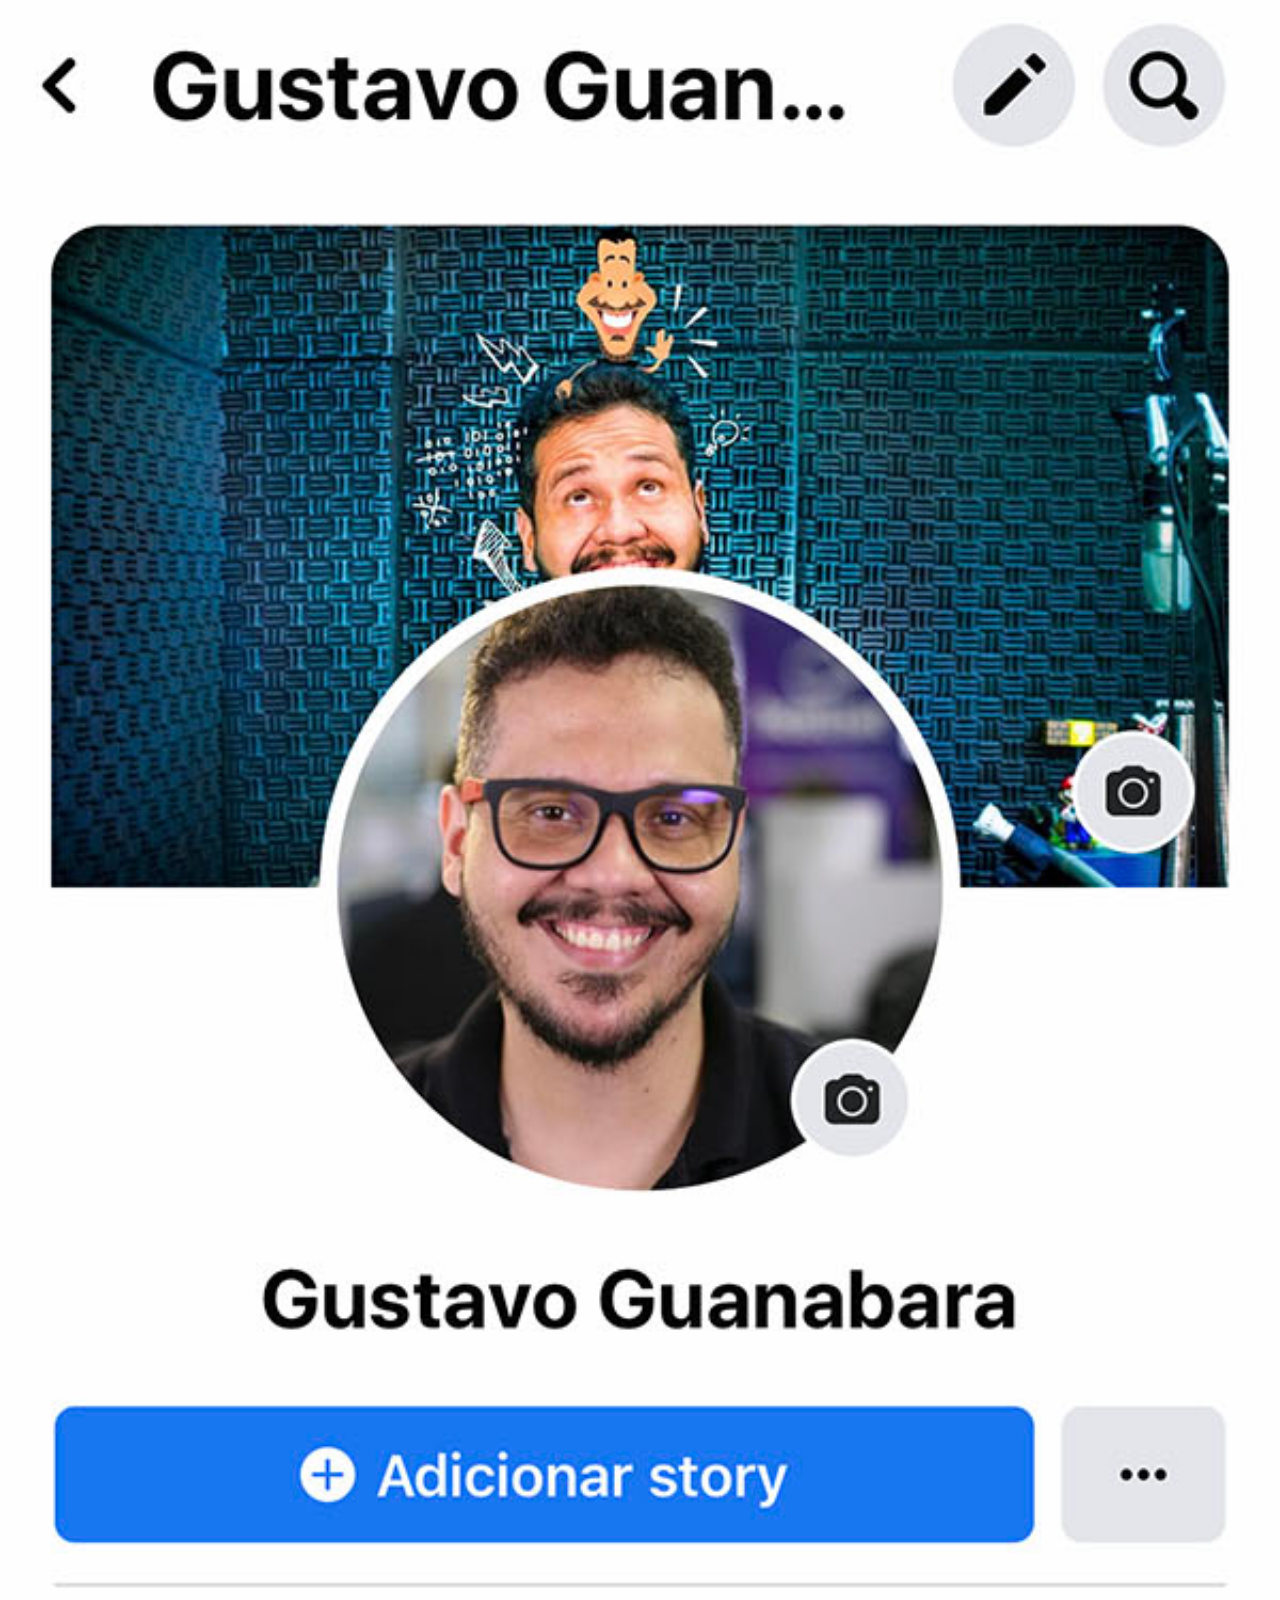
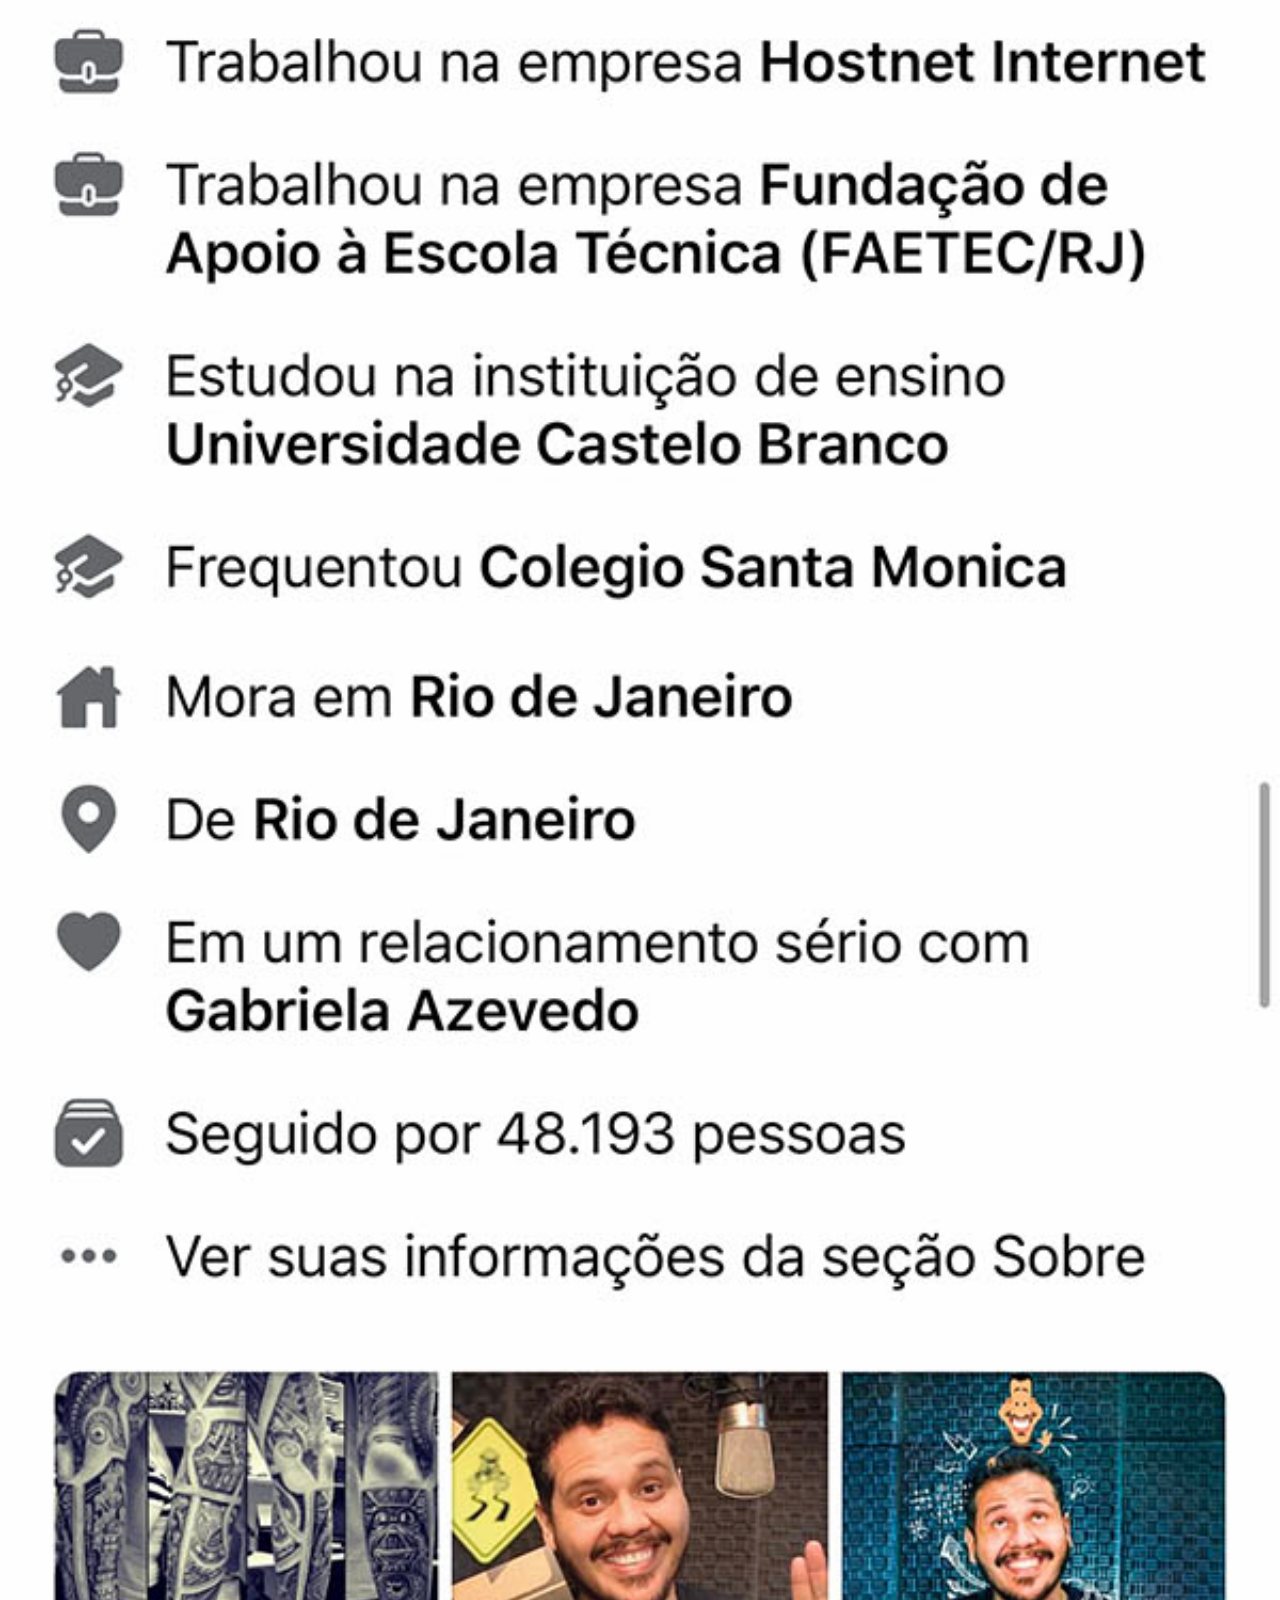
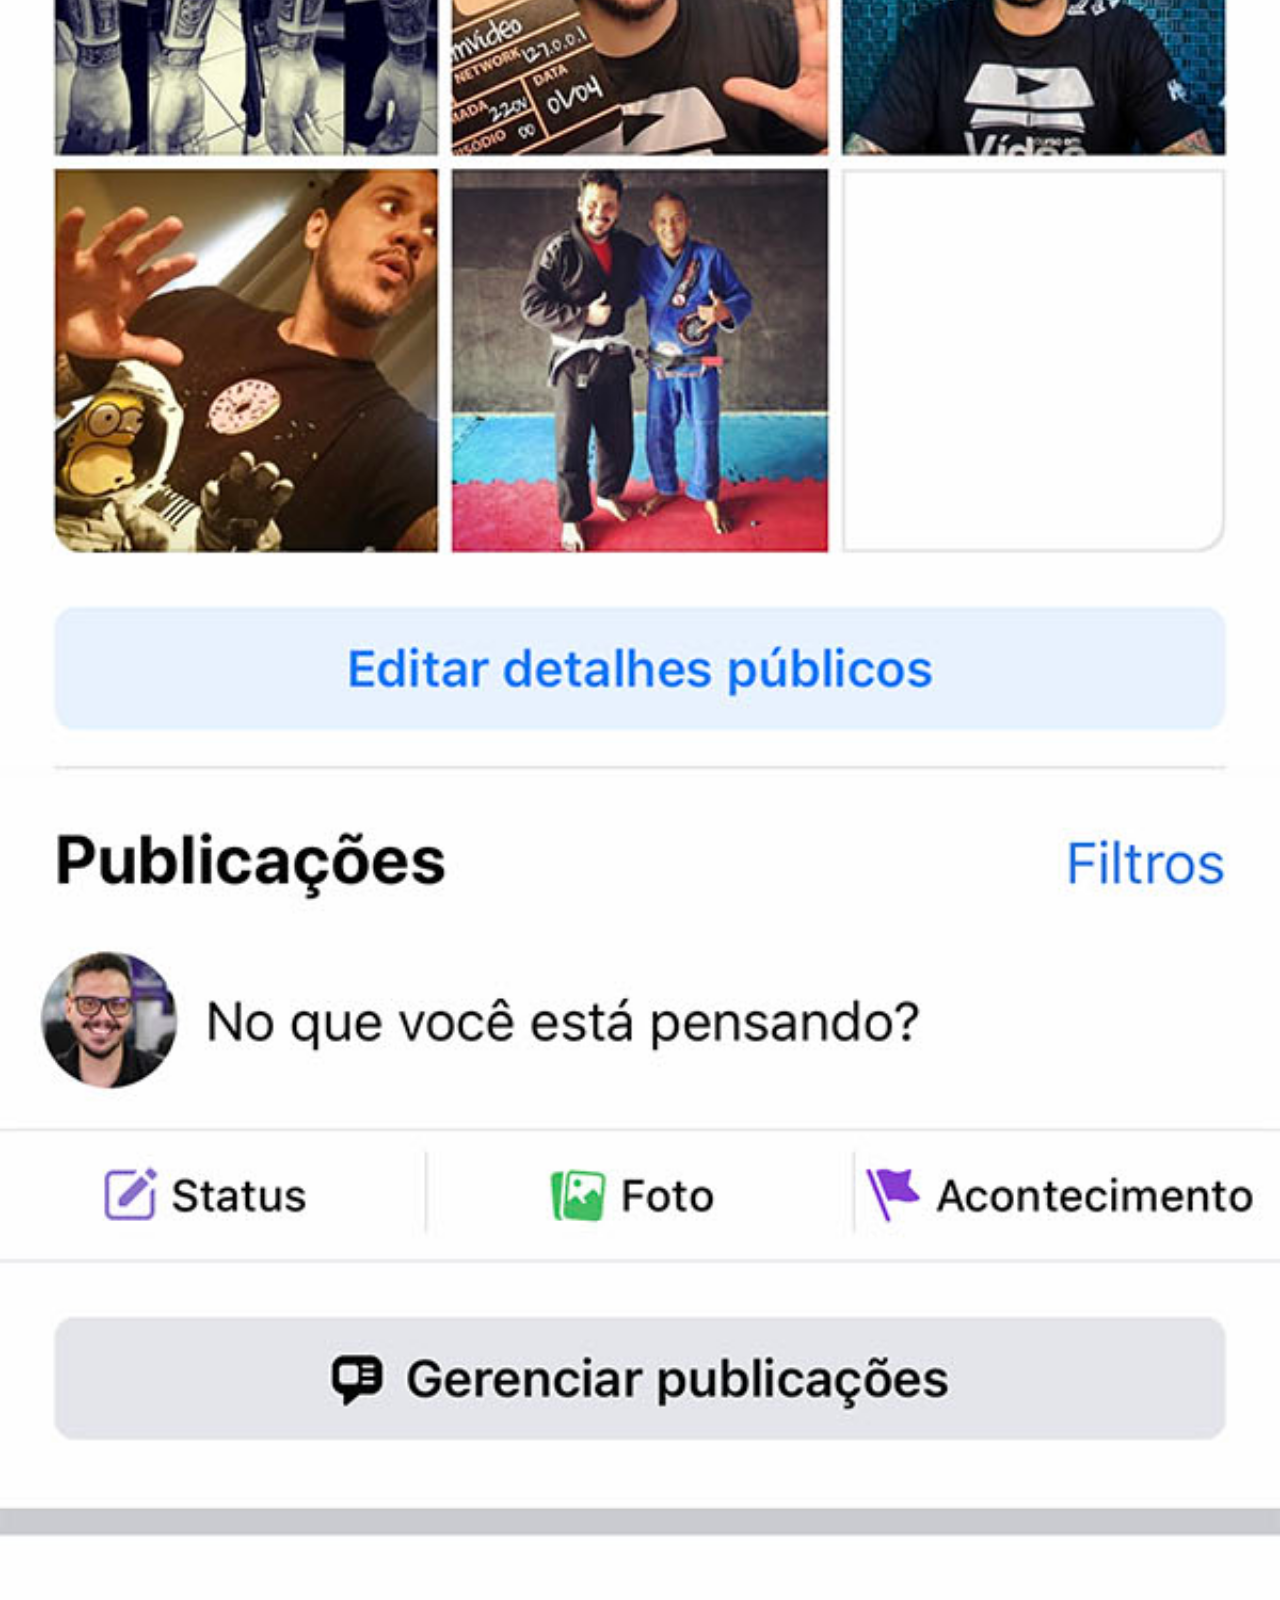
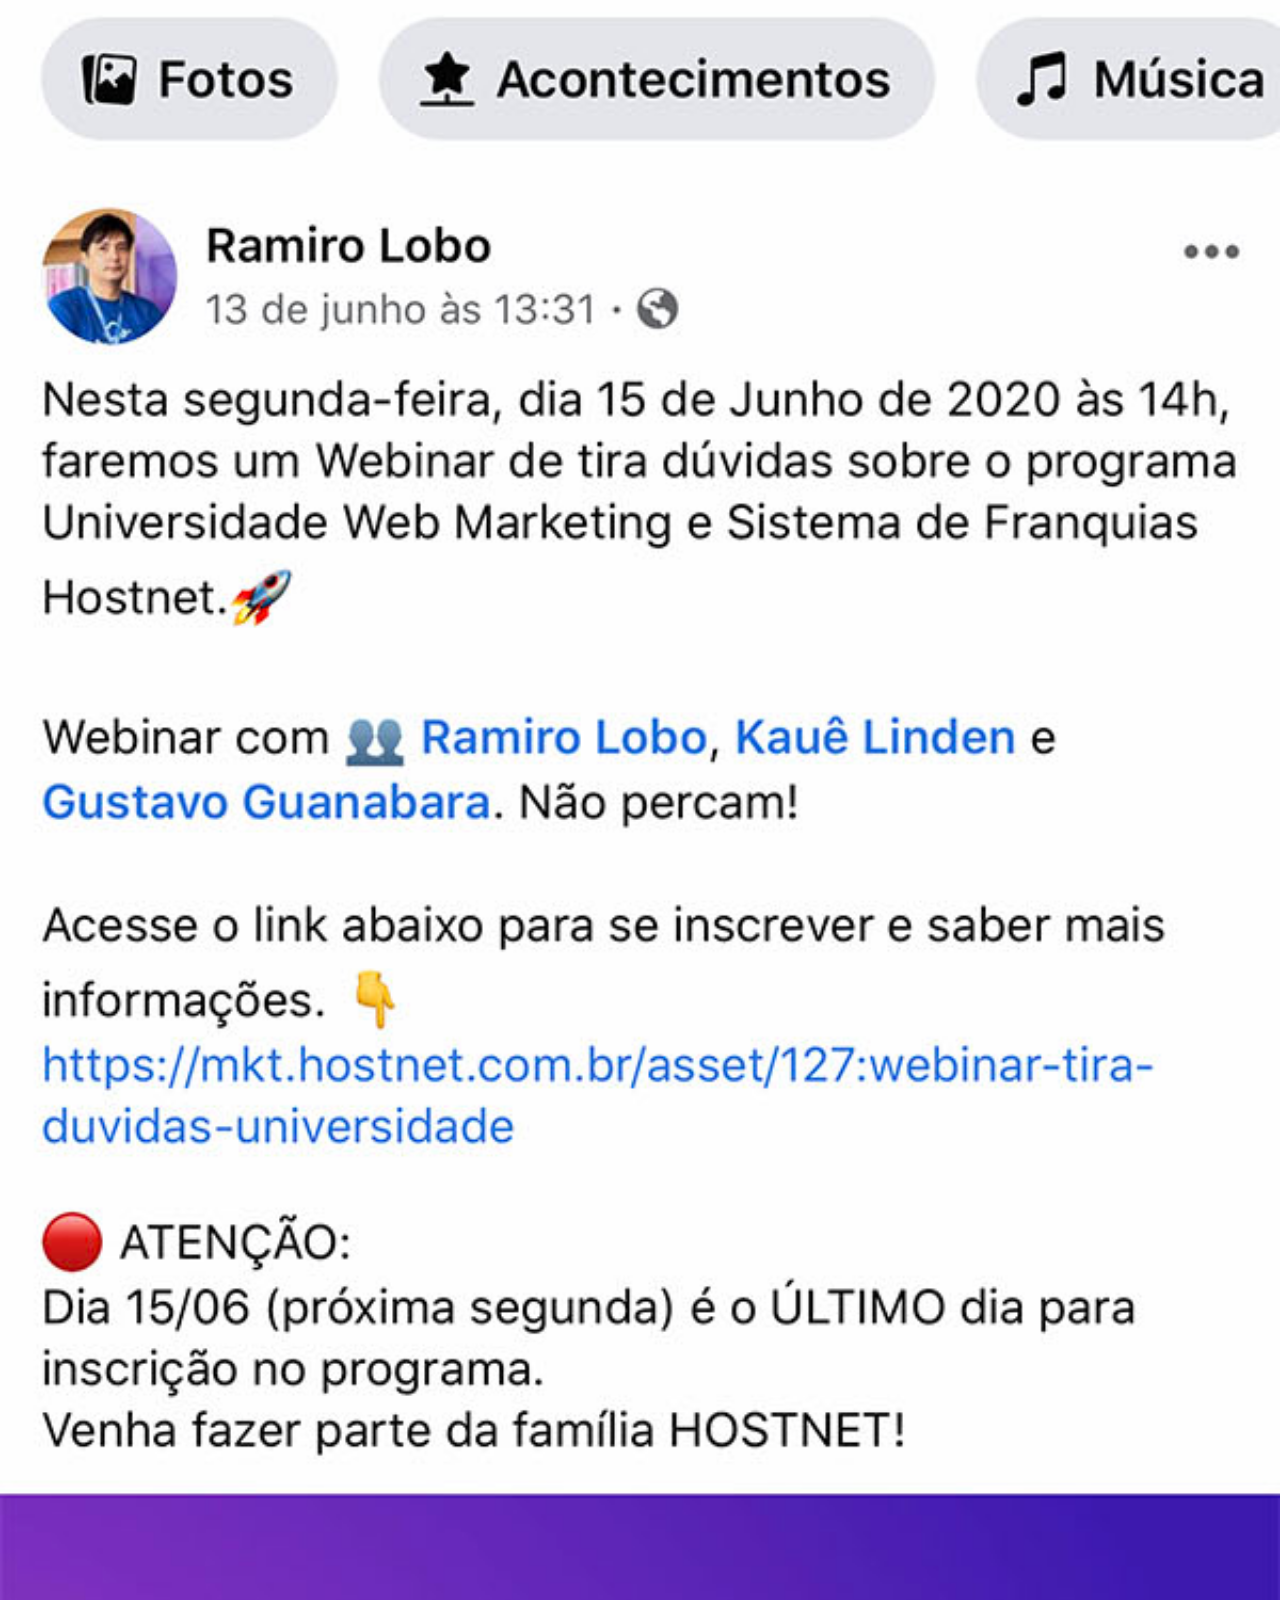
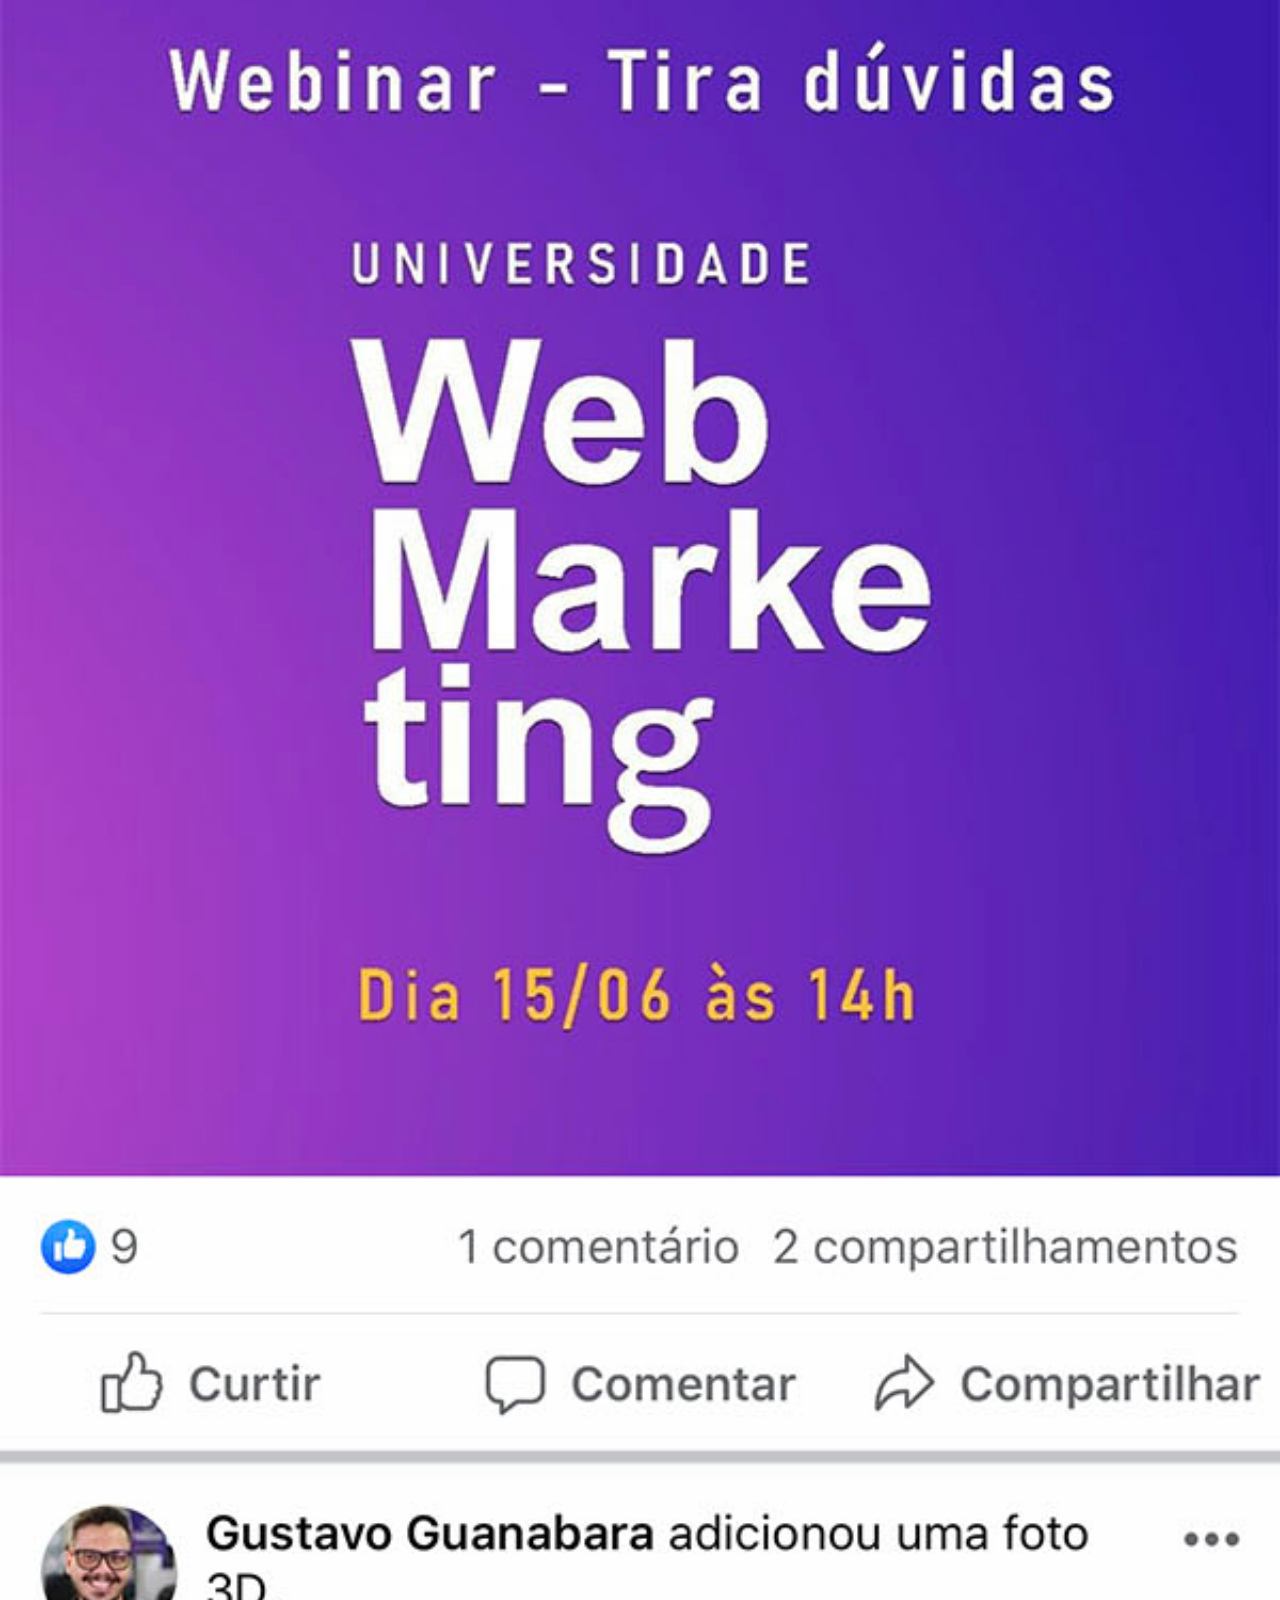
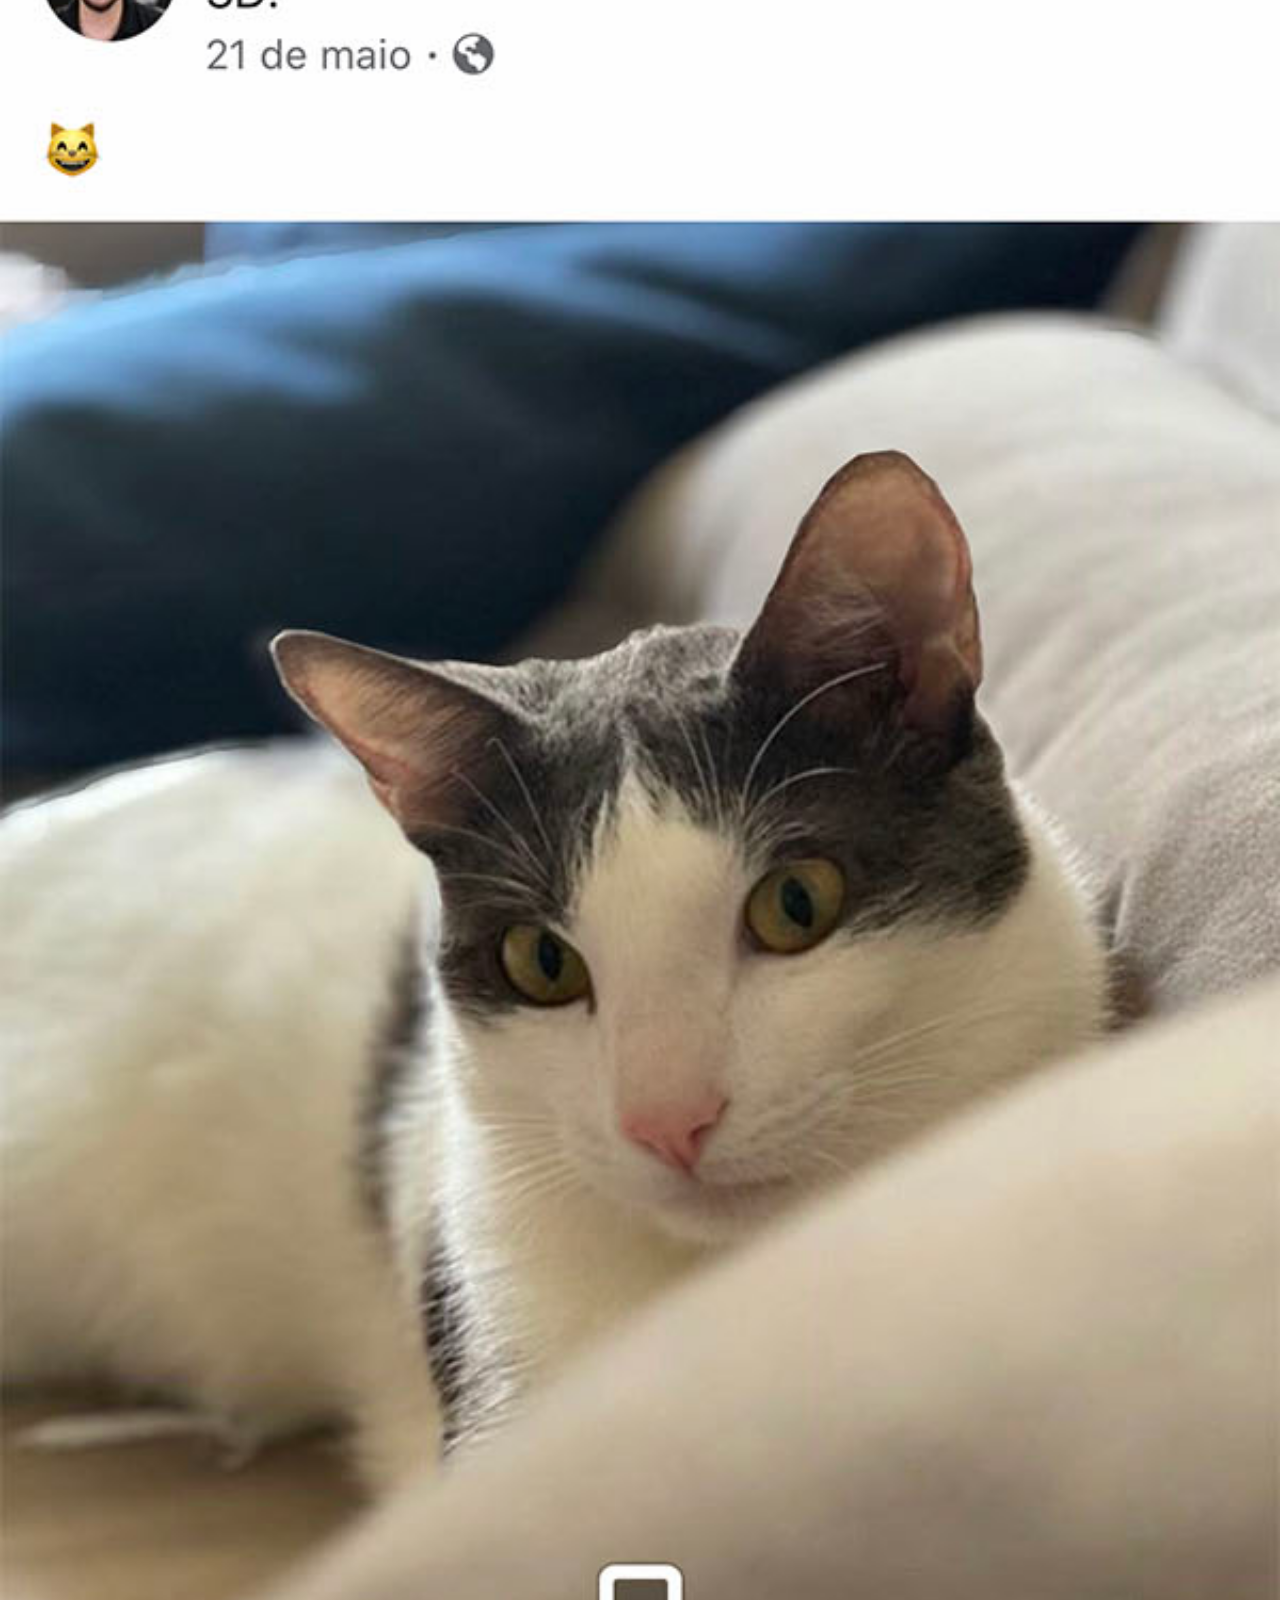
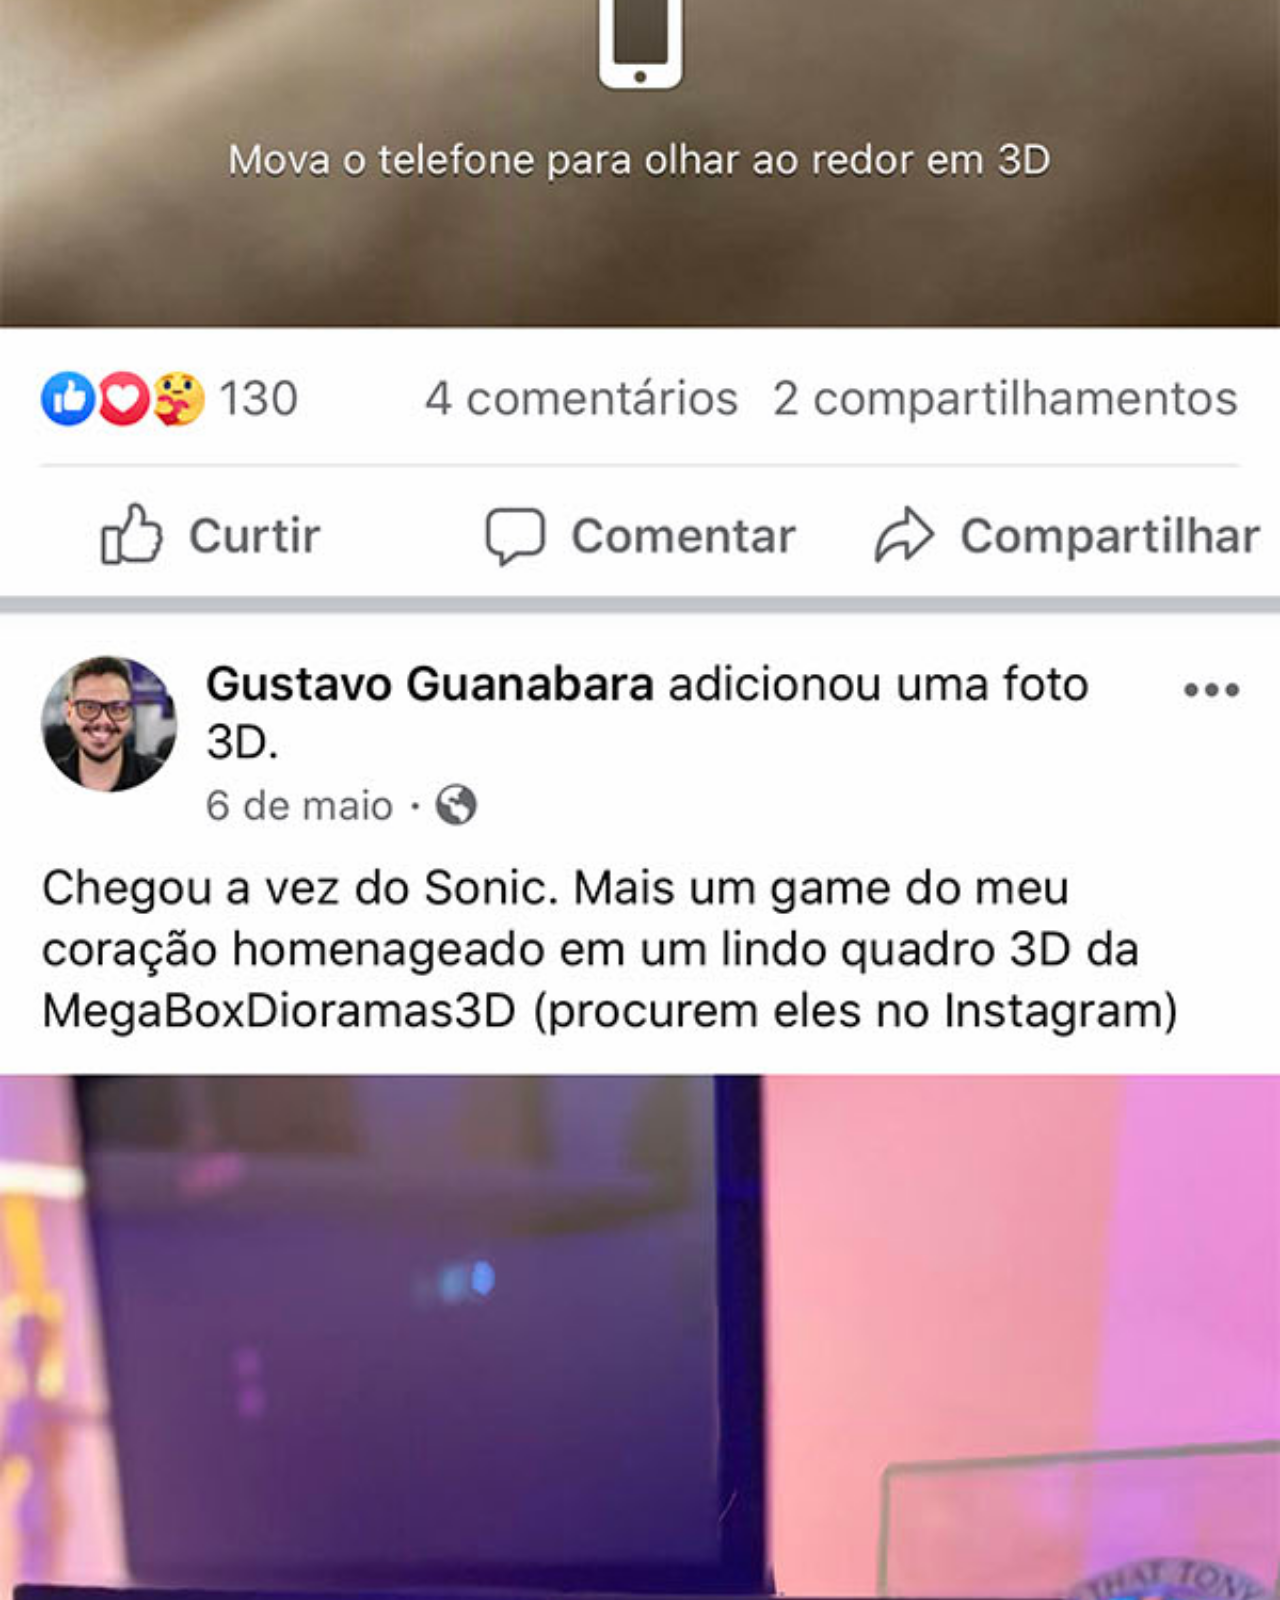
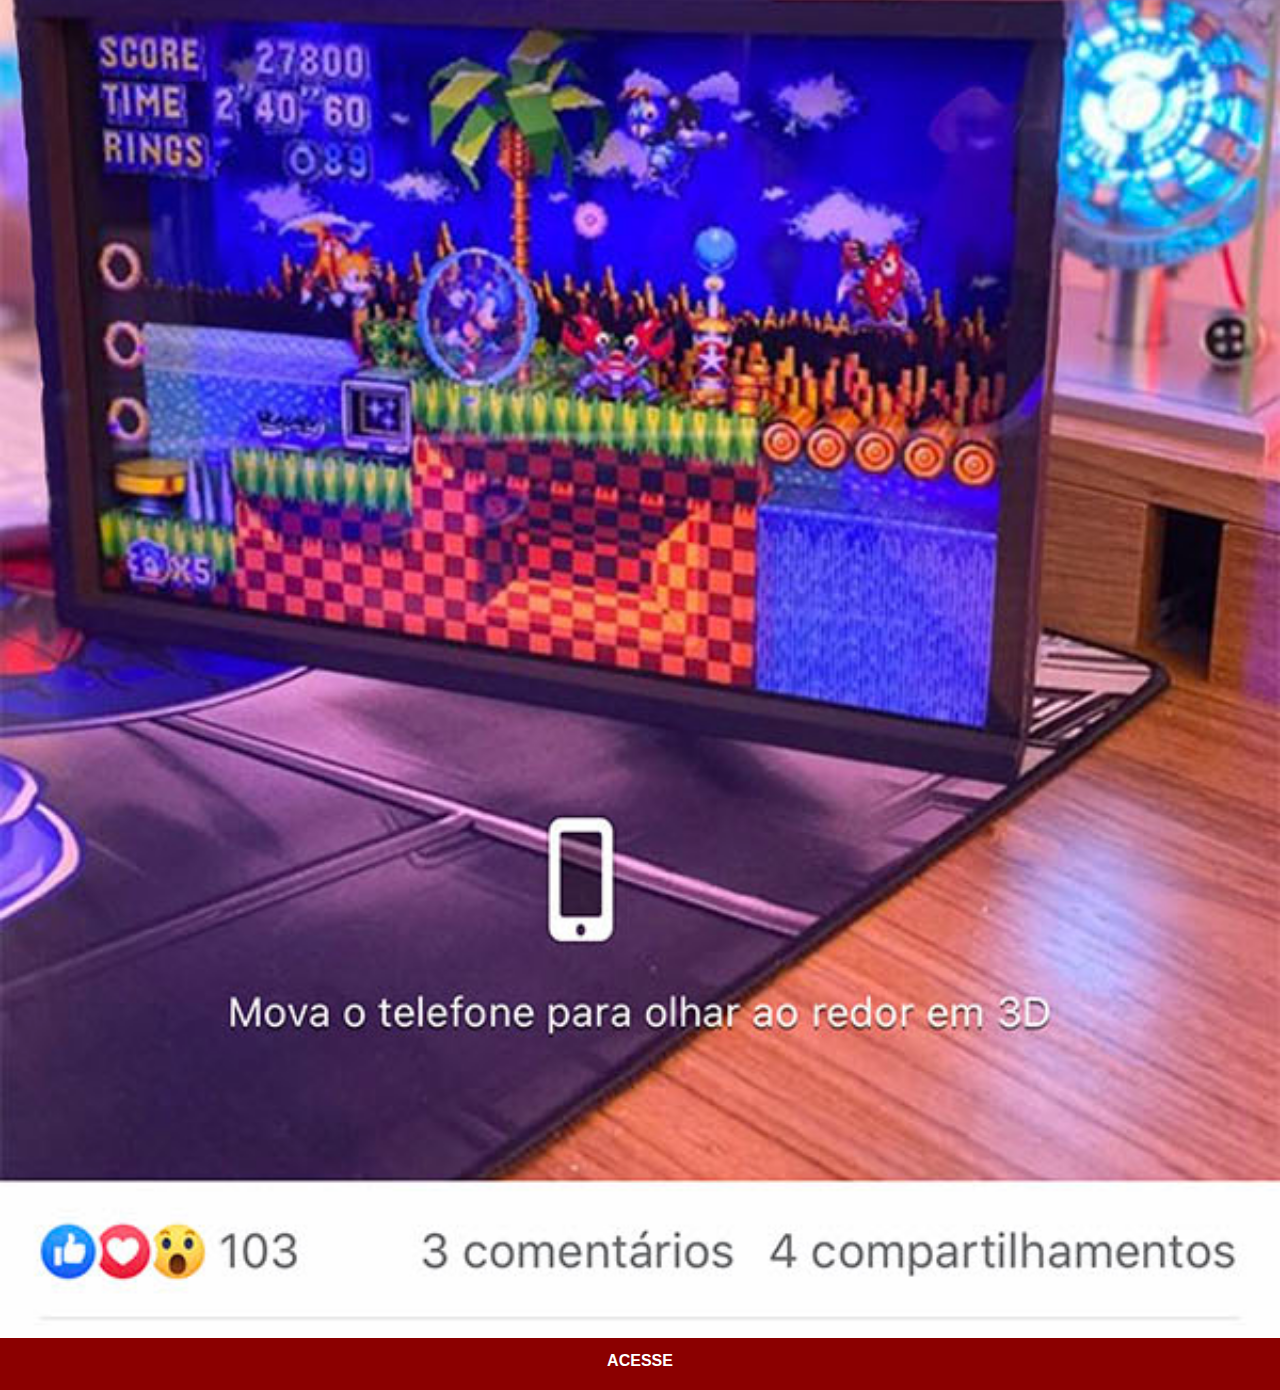
==== facebook.html @ f6551704 "projeto redes sociais finalizado" ====
<!DOCTYPE html>
<html lang="pt-br">
<head>
    <meta charset="UTF-8">
    <meta name="viewport" content="width=device-width, initial-scale=1.0">
    <title>Facebook</title>
    <style>
        *{
            margin: 0px;
            padding: 0px;
            font-family: Arial, Helvetica, sans-serif;
        }
        ::-webkit-scrollbar{
            width: 0px;
        }
        img{
            width: 100vw;
        }
        a{
            display: block;
            background-color: darkred;
            color:white;
            padding: 20px;
            text-align: center;
            font-weight: bolder;
            text-decoration: none;
            margin-top:-10px;
        }
        a:hover{
            background-color: red;
        }
    </style>
</head>
<body>
    <img src="imagens/tela-facebook.jpg" alt="Facebook">
    <a href="https://www.facebook.com/profile.php?id=100076210483349" target="_blank">ACESSE</a>
    
</body>
</html>
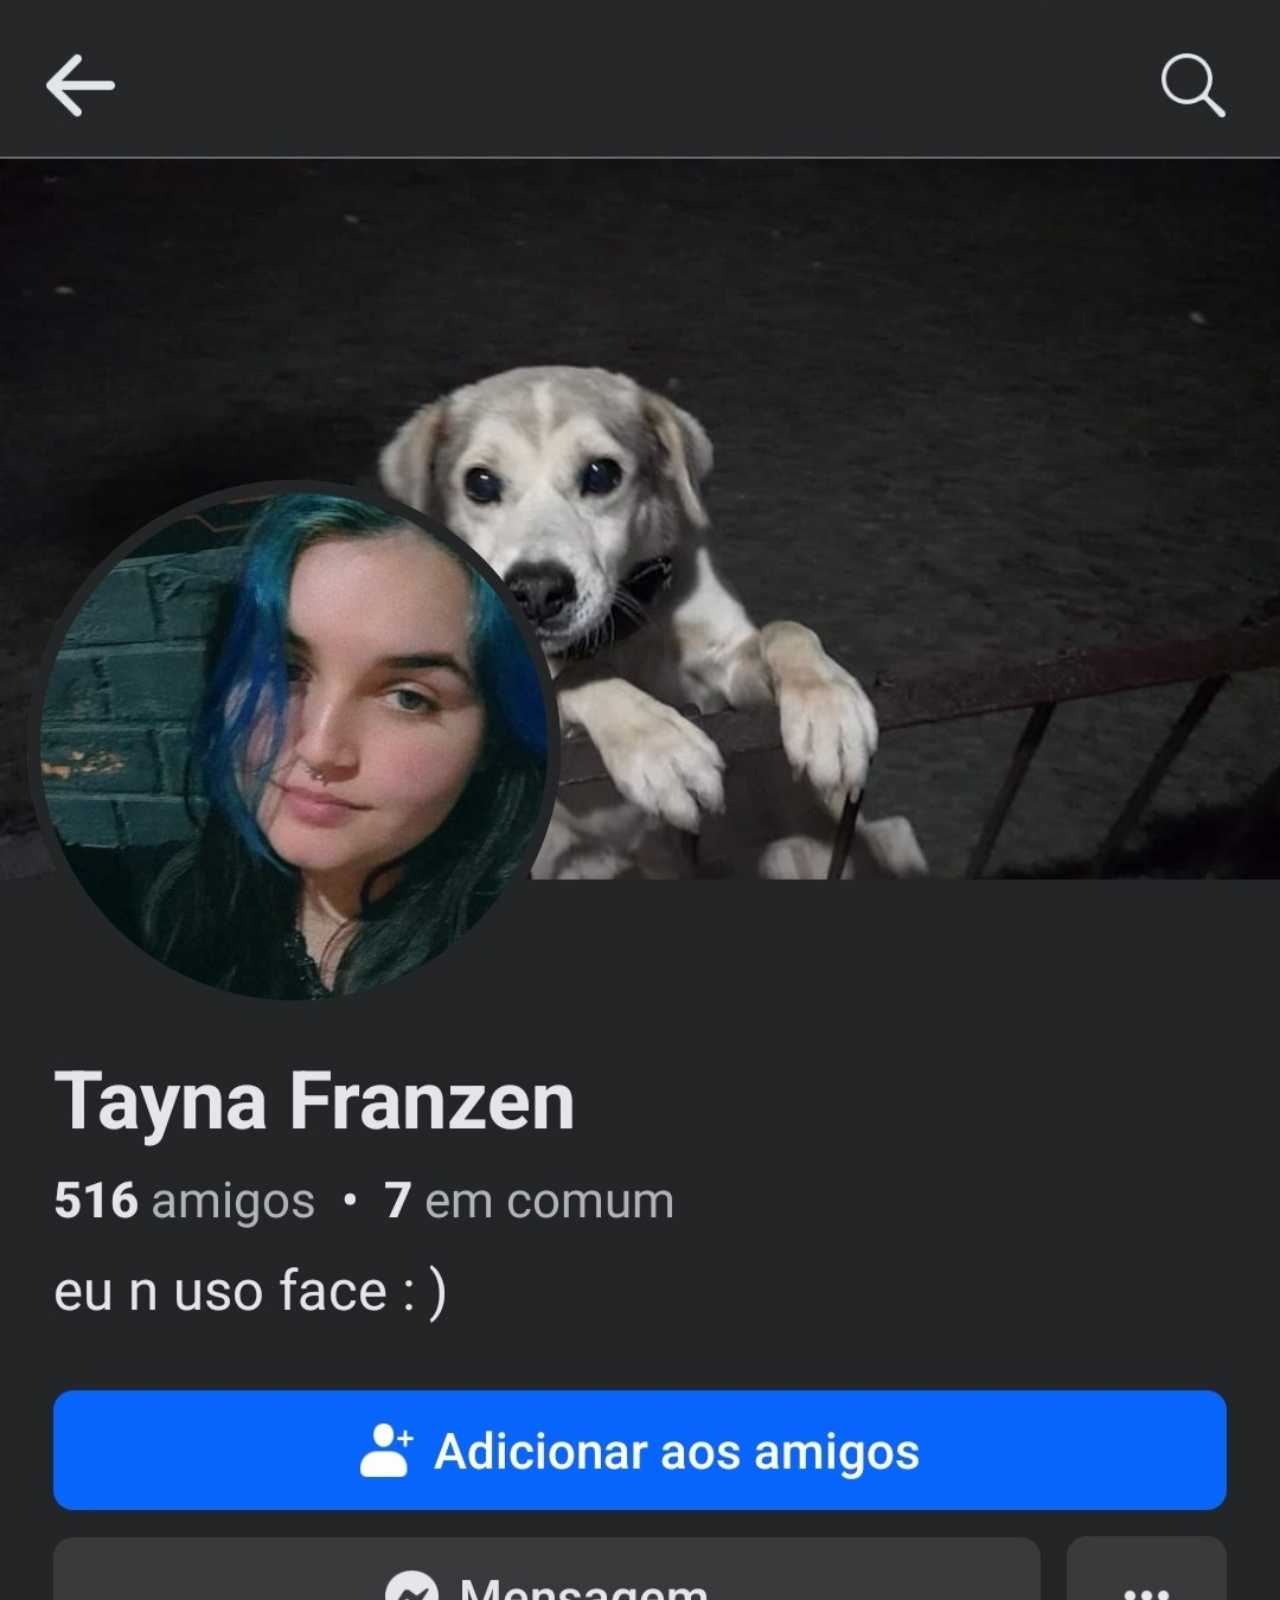
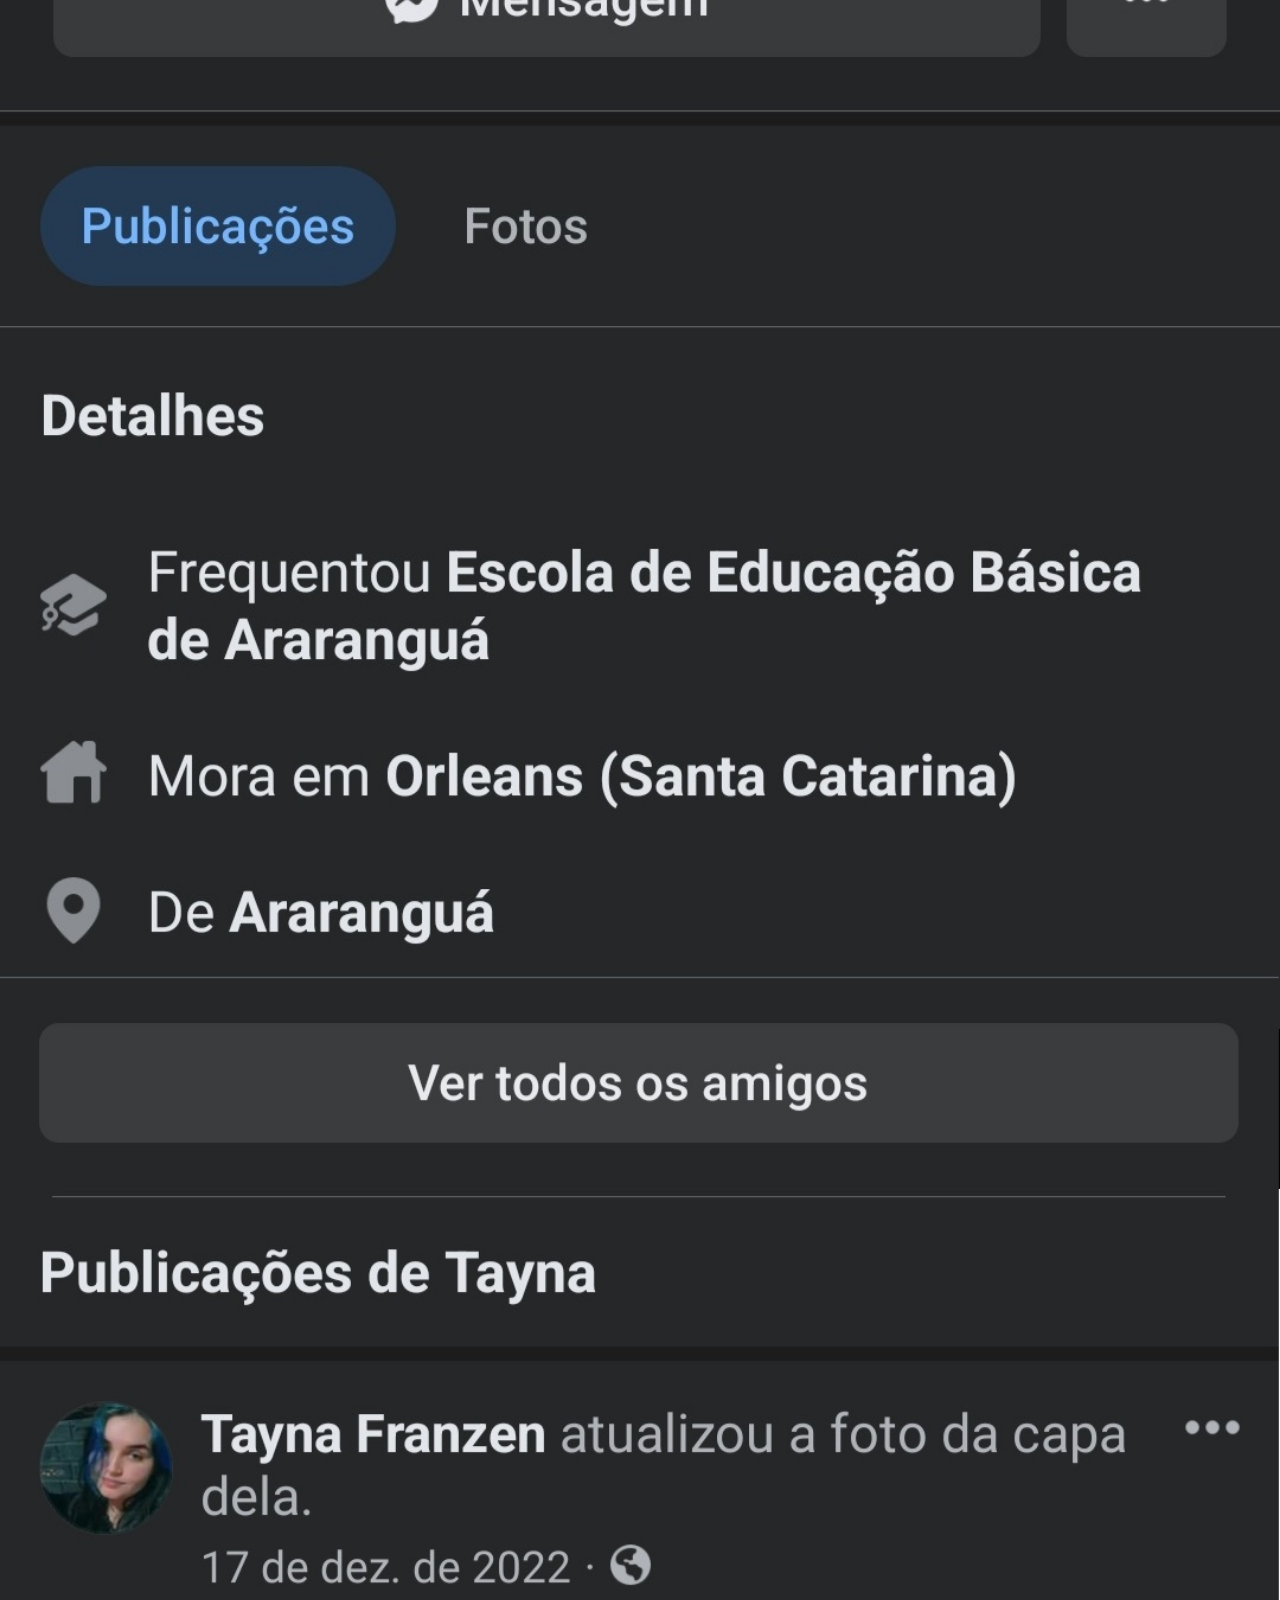
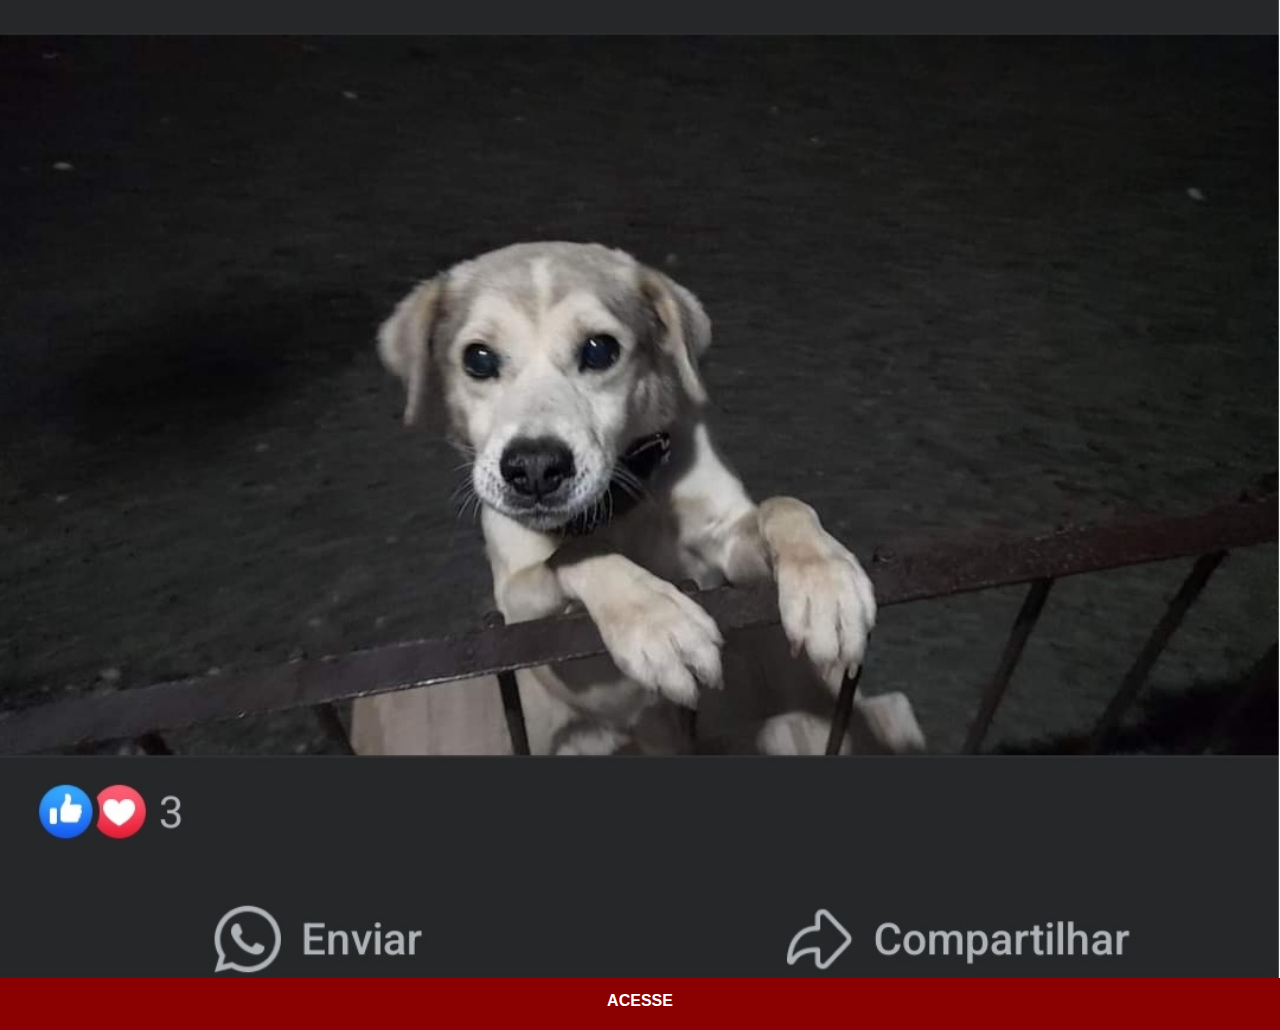
==== commit 2db12c20: "alteração de fotos" ====
--- a/facebook.html
+++ b/facebook.html
@@ -32,7 +32,7 @@
     </style>
 </head>
 <body>
-    <img src="imagens/tela-facebook.jpg" alt="Facebook">
+    <img src="imagens/fotos perfil/fotofacebook2.jpg" alt="Facebook">
     <a href="https://www.facebook.com/profile.php?id=100076210483349" target="_blank">ACESSE</a>
     
 </body>
